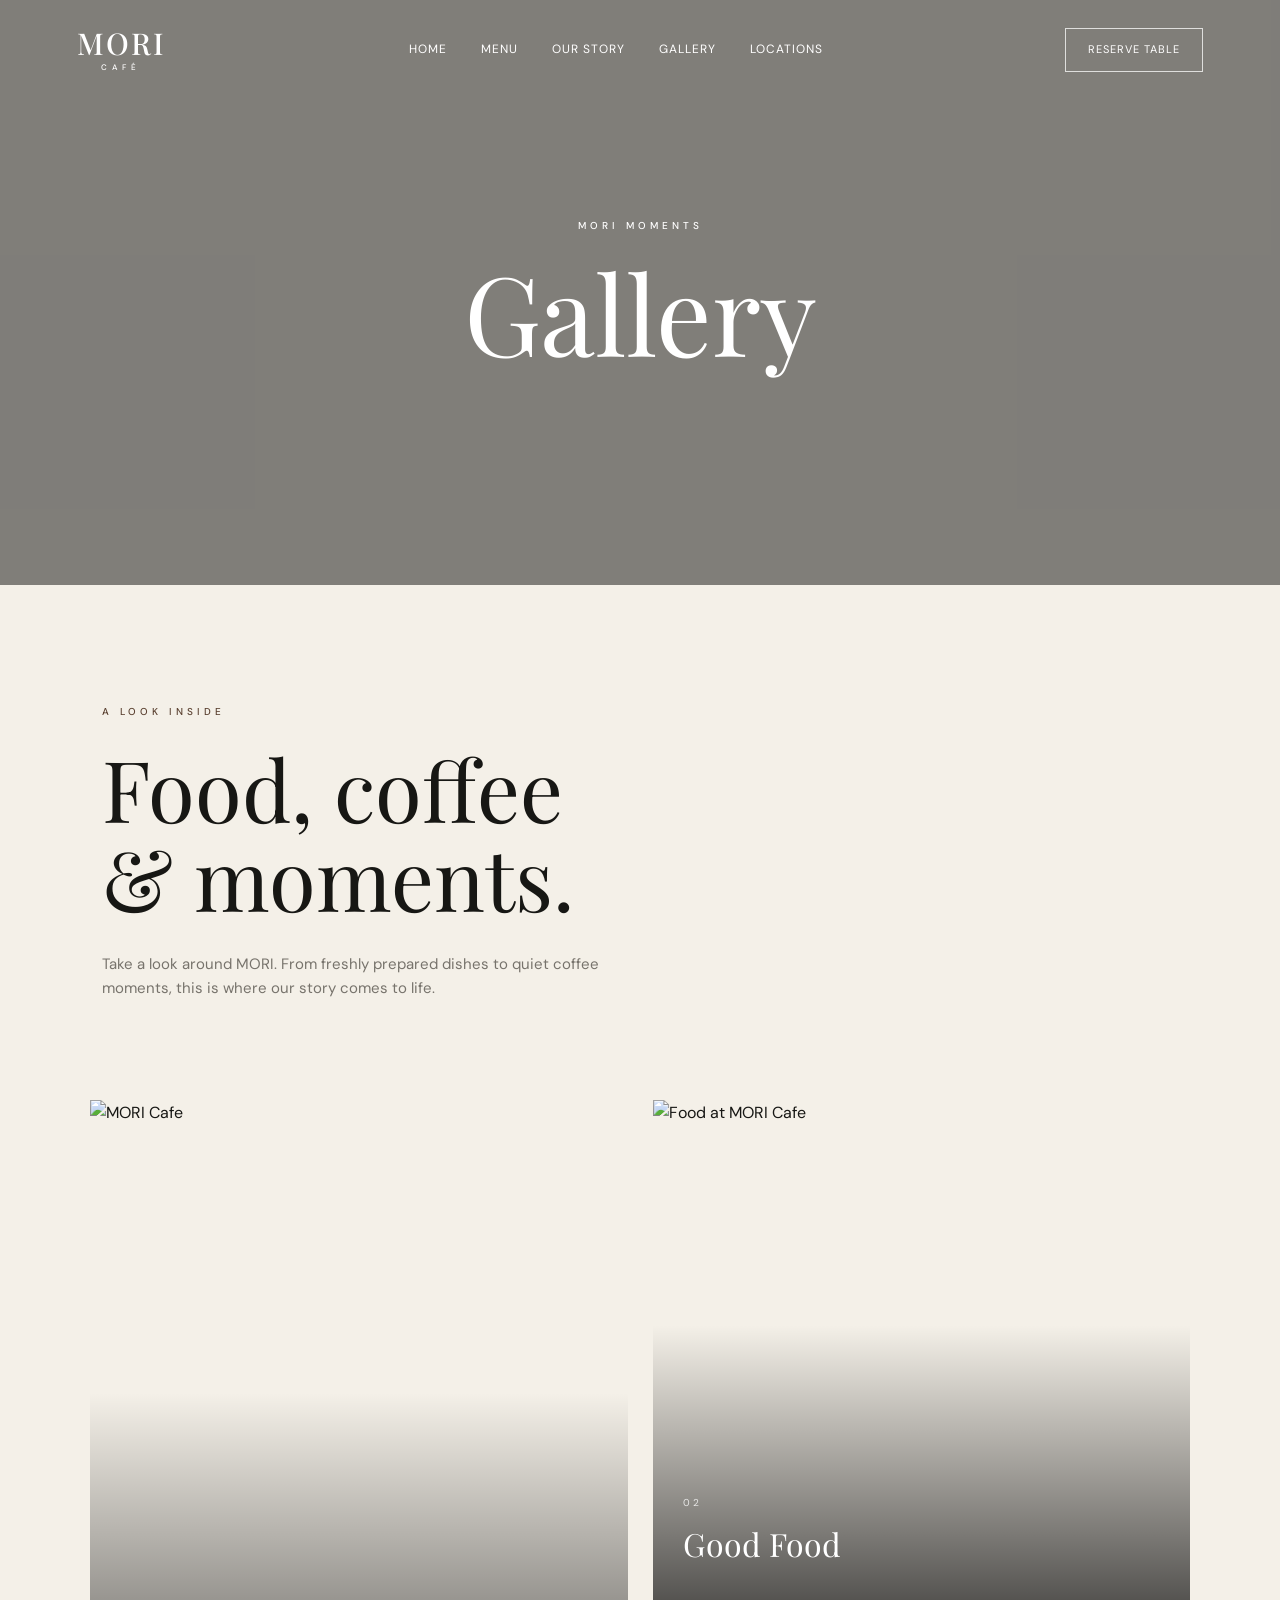
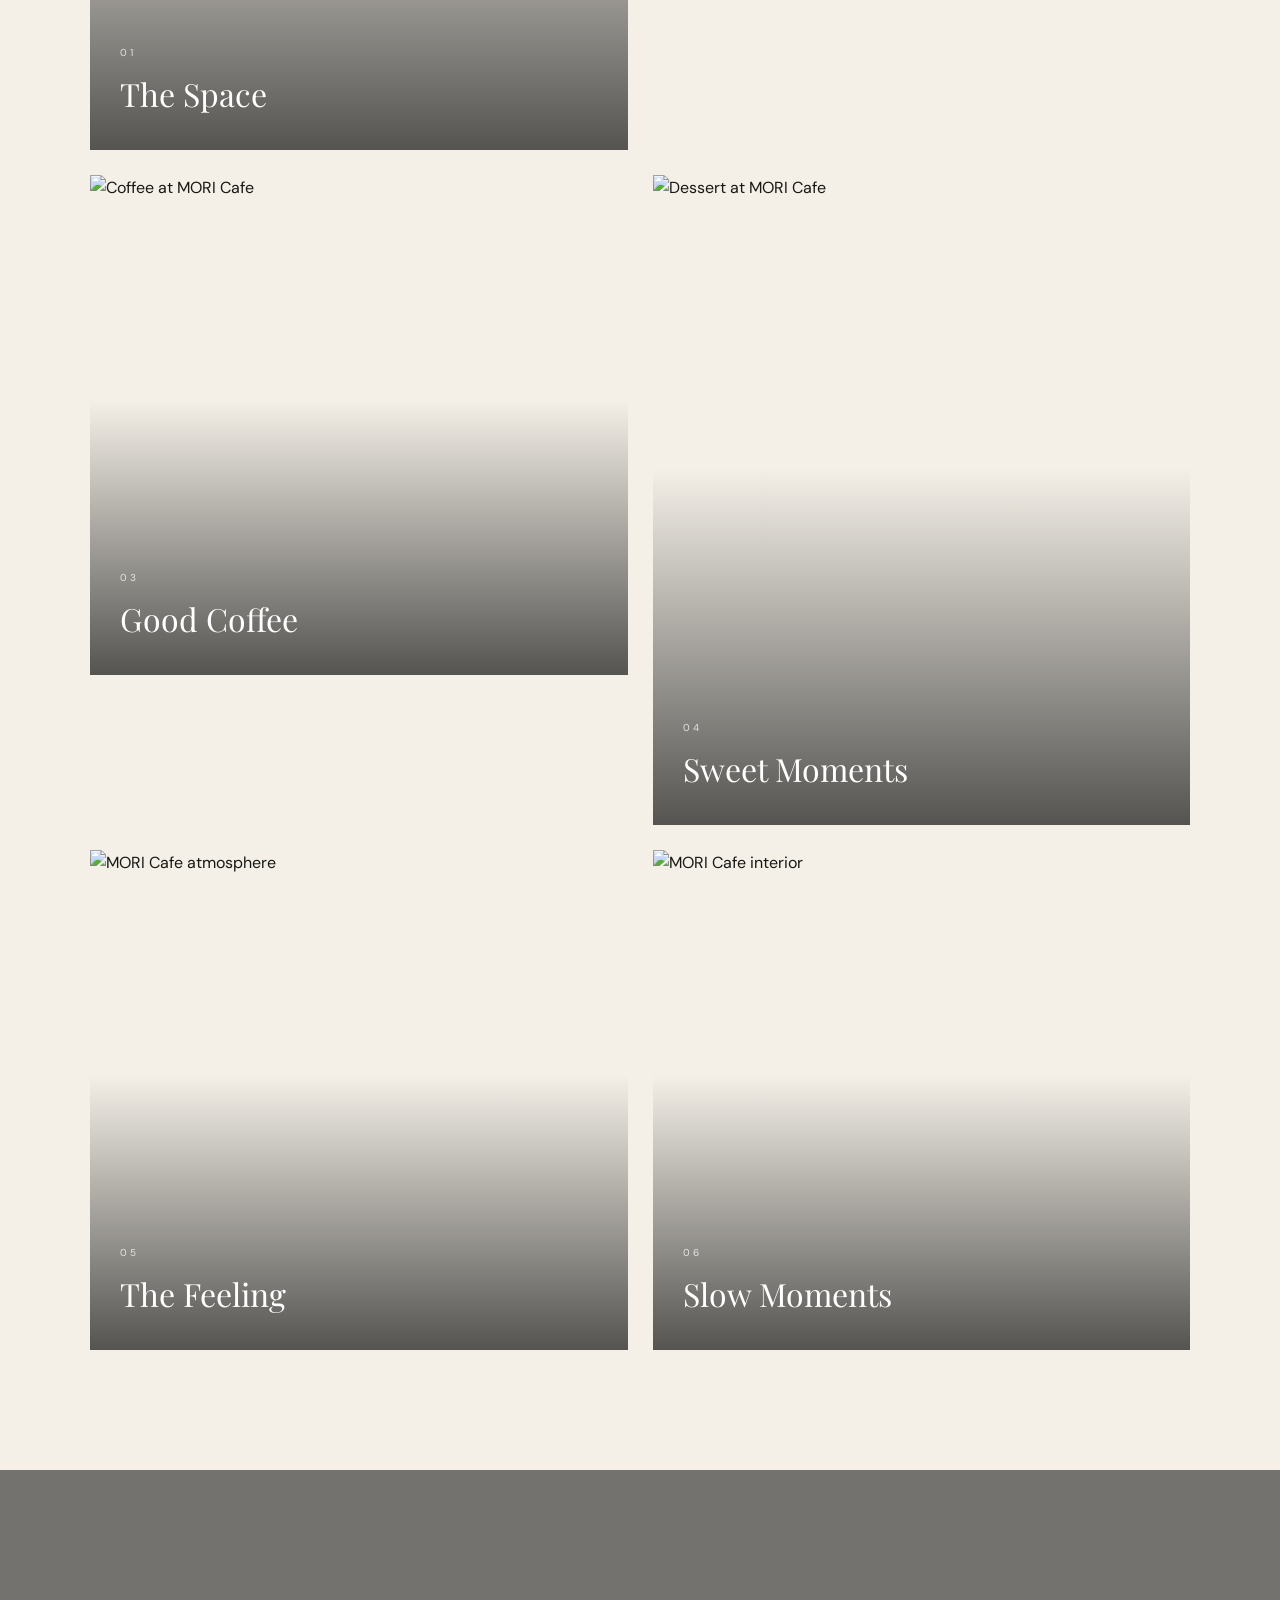
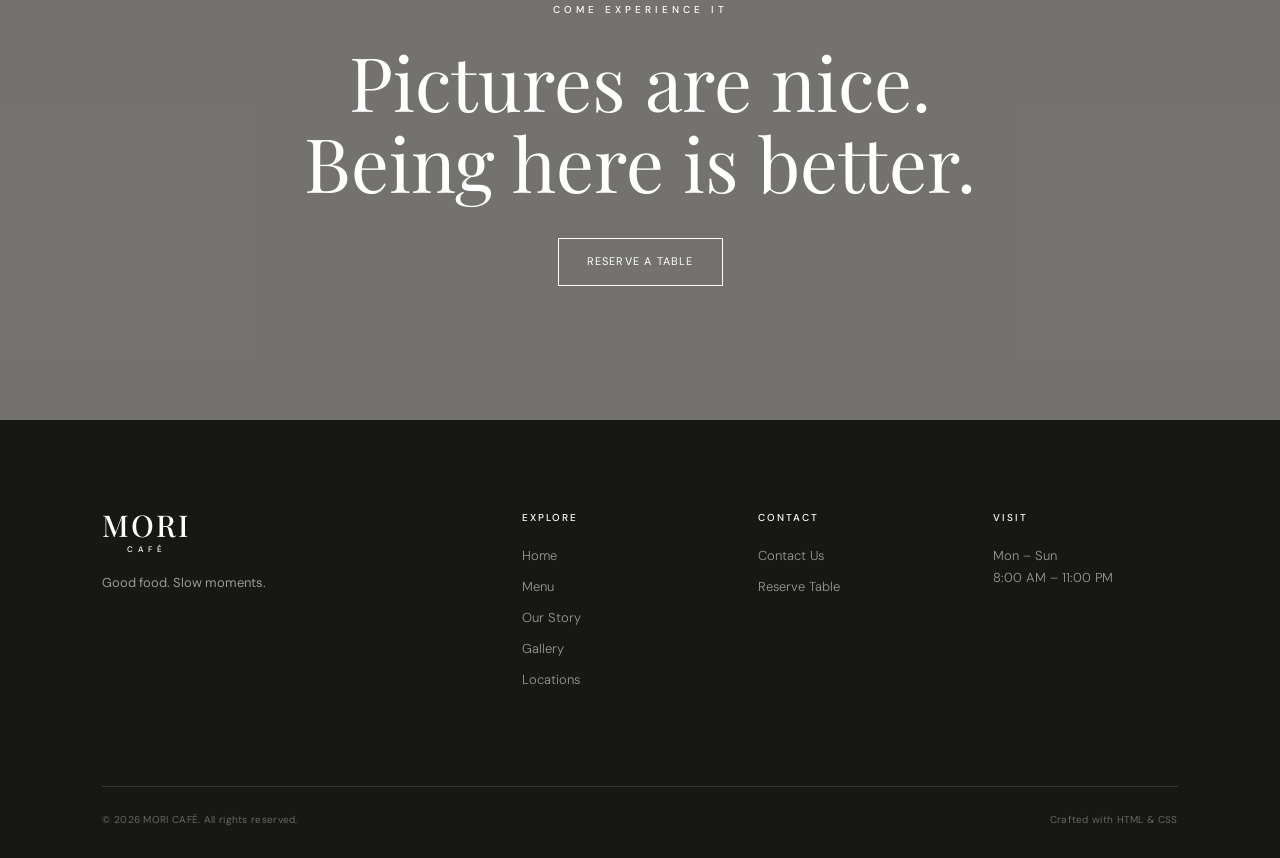
==== gallery.html @ 9ae4e8e7 "Add files via upload" ====
<!doctype html>
<html lang="en">
  <head>
    <meta charset="UTF-8" />

    <meta name="viewport" content="width=device-width, initial-scale=1.0" />

    <title>MORI CAFÉ | Gallery</title>

    <link rel="stylesheet" href="style.css" />
  </head>

  <body>
    <!-- ================= NAVBAR ================= -->

    <header class="navbar">
      <a href="index.html" class="logo">
        MORI
        <span>CAFÉ</span>
      </a>

      <nav>
        <a href="index.html">Home</a>

        <a href="menu.html">Menu</a>

        <a href="about.html">Our Story</a>

        <a href="gallery.html">Gallery</a>

        <a href="locations.html">Locations</a>
      </nav>

      <a href="contact.html" class="nav-button"> Reserve Table </a>
    </header>

    <!-- ================= GALLERY HERO ================= -->

    <section class="gallery-hero">
      <div class="gallery-hero-overlay"></div>

      <div class="gallery-hero-content">
        <p class="eyebrow">MORI MOMENTS</p>

        <h1>Gallery</h1>
      </div>
    </section>

    <!-- ================= INTRO ================= -->

    <section class="gallery-intro">
      <p class="eyebrow dark">A LOOK INSIDE</p>

      <h2>
        Food, coffee<br />
        & moments.
      </h2>

      <p class="gallery-description">
        Take a look around MORI. From freshly prepared dishes to quiet coffee
        moments, this is where our story comes to life.
      </p>
    </section>

    <!-- ================= GALLERY GRID ================= -->

    <section class="gallery">
      <!-- IMAGE 1 -->

      <div class="gallery-item large">
        <img src="cafe.jpeg" alt="MORI Cafe" />

        <div class="gallery-caption">
          <span>01</span>
          <h3>The Space</h3>
        </div>
      </div>

      <!-- IMAGE 2 -->

      <div class="gallery-item">
        <img src="food.jpeg" alt="Food at MORI Cafe" />

        <div class="gallery-caption">
          <span>02</span>
          <h3>Good Food</h3>
        </div>
      </div>

      <!-- IMAGE 3 -->

      <div class="gallery-item">
        <img src="coffee.jpeg" alt="Coffee at MORI Cafe" />

        <div class="gallery-caption">
          <span>03</span>
          <h3>Good Coffee</h3>
        </div>
      </div>

      <!-- IMAGE 4 -->

      <div class="gallery-item large">
        <img src="dessert.jpeg" alt="Dessert at MORI Cafe" />

        <div class="gallery-caption">
          <span>04</span>
          <h3>Sweet Moments</h3>
        </div>
      </div>

      <!-- IMAGE 5 -->

      <div class="gallery-item">
        <img src="hero.jpeg" alt="MORI Cafe atmosphere" />

        <div class="gallery-caption">
          <span>05</span>
          <h3>The Feeling</h3>
        </div>
      </div>

      <!-- IMAGE 6 -->

      <div class="gallery-item">
        <img src="cafe.jpeg" alt="MORI Cafe interior" />

        <div class="gallery-caption">
          <span>06</span>
          <h3>Slow Moments</h3>
        </div>
      </div>
    </section>

    <!-- ================= CTA ================= -->

    <section class="gallery-cta">
      <p class="eyebrow">COME EXPERIENCE IT</p>

      <h2>
        Pictures are nice.<br />
        Being here is better.
      </h2>

      <a href="contact.html" class="secondary-button"> Reserve a Table </a>
    </section>

    <!-- ================= FOOTER ================= -->

    <footer class="footer">
      <div class="footer-brand">
        <div class="logo footer-logo">
          MORI

          <span> CAFÉ </span>
        </div>

        <p>Good food. Slow moments.</p>
      </div>

      <div class="footer-column">
        <h4>Explore</h4>

        <a href="index.html"> Home </a>

        <a href="menu.html"> Menu </a>

        <a href="about.html"> Our Story </a>

        <a href="gallery.html"> Gallery </a>

        <a href="locations.html"> Locations </a>
      </div>

      <div class="footer-column">
        <h4>Contact</h4>

        <a href="contact.html"> Contact Us </a>

        <a href="contact.html"> Reserve Table </a>
      </div>

      <div class="footer-column">
        <h4>Visit</h4>

        <p>
          Mon – Sun
          <br />
          8:00 AM – 11:00 PM
        </p>
      </div>

      <div class="footer-bottom">
        <p>© 2026 MORI CAFÉ. All rights reserved.</p>

        <p>Crafted with HTML & CSS</p>
      </div>
    </footer>
  </body>
</html>
---- style.css ----
/* =========================================================
   MORI CAFÉ
   Complete Website CSS
========================================================= */


/* =========================================================
   1. GOOGLE FONTS
========================================================= */

@import url('https://fonts.googleapis.com/css2?family=DM+Sans:wght@300;400;500;600&family=Playfair+Display:wght@400;500;600&display=swap');


/* =========================================================
   2. ROOT VARIABLES
========================================================= */

:root {

    --cream: #f4f0e8;
    --cream-dark: #e8e0d2;

    --dark: #171714;
    --dark-light: #24231f;

    --brown: #5a4030;
    --brown-light: #8b705b;

    --white: #ffffff;
    --gray: #77736c;
    --border: #d7d0c4;

    --heading-font: "Playfair Display", serif;
    --body-font: "DM Sans", sans-serif;
}


/* =========================================================
   3. RESET
========================================================= */

* {
    margin: 0;
    padding: 0;
    box-sizing: border-box;
}


html {
    scroll-behavior: smooth;
}


body {
    margin: 0;

    background: var(--cream);
    color: var(--dark);

    font-family: var(--body-font);

    font-size: 16px;

    line-height: 1.6;

    overflow-x: hidden;
}


img {
    width: 100%;

    display: block;
}


a {
    color: inherit;

    text-decoration: none;
}


button,
input,
textarea {
    font-family: inherit;
}


/* =========================================================
   4. NAVIGATION
========================================================= */

.navbar {

    position: absolute;

    top: 0;
    left: 0;

    width: 100%;

    padding: 28px 6%;

    display: flex;

    align-items: center;

    justify-content: space-between;

    gap: 30px;

    color: var(--white);

    z-index: 100;
}


/* LOGO */

.logo {

    display: inline-flex;

    flex-direction: column;

    align-items: center;

    justify-content: center;

    font-family: var(--heading-font);

    font-size: 30px;

    font-weight: 500;

    letter-spacing: 2px;

    line-height: 1;
}


.logo span {

    margin-top: 5px;

    font-family: var(--body-font);

    font-size: 8px;

    font-weight: 500;

    letter-spacing: 5px;

    line-height: 1;
}


/* NAV LINKS */

.navbar nav {

    display: flex;

    align-items: center;

    gap: 34px;
}


.navbar nav a {

    position: relative;

    font-size: 12px;

    font-weight: 400;

    letter-spacing: 1px;

    text-transform: uppercase;

    transition:
        opacity 0.3s ease,
        color 0.3s ease;
}


.navbar nav a::after {

    content: "";

    position: absolute;

    left: 0;

    bottom: -7px;

    width: 0;

    height: 1px;

    background: currentColor;

    transition: width 0.3s ease;
}


.navbar nav a:hover::after {

    width: 100%;
}


/* RESERVE BUTTON */

.nav-button {

    padding: 12px 22px;

    border: 1px solid rgba(255,255,255,0.75);

    font-size: 11px;

    letter-spacing: 1px;

    text-transform: uppercase;

    transition:
        background 0.3s ease,
        color 0.3s ease,
        border 0.3s ease;
}


.nav-button:hover {

    background: var(--white);

    border-color: var(--white);

    color: var(--dark);
}


/* =========================================================
   5. HERO
========================================================= */

.hero {

    position: relative;

    min-height: 100vh;

    width: 100%;

    display: flex;

    align-items: center;

    padding: 150px 8% 100px;

    color: var(--white);

    background-image: url("Images/hero.jpeg");

    background-size: cover;

    background-position: center center;

    background-repeat: no-repeat;

    overflow: hidden;
}


/* DARK OVERLAY */

.hero-overlay {

    position: absolute;

    inset: 0;

    background:
        linear-gradient(
            90deg,
            rgba(0,0,0,0.72) 0%,
            rgba(0,0,0,0.45) 45%,
            rgba(0,0,0,0.18) 100%
        );

    z-index: 1;
}


/* HERO CONTENT */

.hero-content {

    position: relative;

    z-index: 2;

    max-width: 780px;
}


.eyebrow {

    margin-bottom: 24px;

    font-size: 10px;

    font-weight: 500;

    letter-spacing: 4px;

    line-height: 1.4;
}


.hero h1 {

    margin-bottom: 30px;

    font-family: var(--heading-font);

    font-size: clamp(58px, 8vw, 108px);

    font-weight: 400;

    line-height: 0.94;

    letter-spacing: -2px;
}


.hero-description {

    max-width: 490px;

    margin-bottom: 38px;

    color: rgba(255,255,255,0.86);

    font-size: 15px;

    font-weight: 300;

    line-height: 1.8;
}


/* HERO BUTTONS */

.hero-buttons {

    display: flex;

    align-items: center;

    flex-wrap: wrap;

    gap: 14px;
}


.primary-button {

    display: inline-flex;

    align-items: center;

    justify-content: center;

    min-height: 48px;

    padding: 0 28px;

    background: var(--white);

    color: var(--dark);

    font-size: 11px;

    letter-spacing: 1.2px;

    text-transform: uppercase;

    transition:
        transform 0.3s ease,
        background 0.3s ease;
}


.primary-button:hover {

    background: var(--cream);

    transform: translateY(-3px);
}


.secondary-button {

    display: inline-flex;

    align-items: center;

    justify-content: center;

    min-height: 48px;

    padding: 0 28px;

    border: 1px solid rgba(255,255,255,0.75);

    color: var(--white);

    font-size: 11px;

    letter-spacing: 1.2px;

    text-transform: uppercase;

    transition:
        background 0.3s ease,
        color 0.3s ease,
        transform 0.3s ease;
}


.secondary-button:hover {

    background: var(--white);

    color: var(--dark);

    transform: translateY(-3px);
}


/* SCROLL INDICATOR */

.scroll-text {

    position: absolute;

    right: 6%;

    bottom: 35px;

    z-index: 2;

    color: rgba(255,255,255,0.8);

    font-size: 9px;

    letter-spacing: 3px;
}


/* =========================================================
   6. COMMON SECTION
========================================================= */

.section {

    padding: 130px 8%;
}


.eyebrow.dark {

    color: var(--brown);
}


/* =========================================================
   7. INTRO / ABOUT PREVIEW
========================================================= */

.intro {

    display: grid;

    grid-template-columns: minmax(0, 1.1fr) minmax(0, 0.9fr);

    align-items: center;

    gap: 90px;
}


.intro-image {

    overflow: hidden;
}


.intro-image img {

    width: 100%;

    height: 650px;

    object-fit: cover;

    transition: transform 0.8s ease;
}


.intro-image:hover img {

    transform: scale(1.03);
}


.intro-content {

    max-width: 500px;
}


.intro-content h2,
.section-heading h2,
.featured-content h2,
.location-content h2 {

    margin-bottom: 30px;

    font-family: var(--heading-font);

    font-size: clamp(48px, 5vw, 76px);

    font-weight: 400;

    line-height: 0.98;

    letter-spacing: -1.5px;
}


.intro-content > p:not(.eyebrow) {

    margin-bottom: 30px;

    color: var(--gray);

    font-size: 15px;

    line-height: 1.9;
}


/* TEXT LINK */

.text-link {

    position: relative;

    display: inline-block;

    padding-bottom: 5px;

    font-size: 12px;

    letter-spacing: 1px;

    text-transform: uppercase;
}


.text-link::after {

    content: "";

    position: absolute;

    left: 0;

    bottom: 0;

    width: 100%;

    height: 1px;

    background: var(--dark);

    transform-origin: left;

    transition: transform 0.3s ease;
}


.text-link:hover::after {

    transform: scaleX(0.4);
}


/* =========================================================
   8. CATEGORIES
========================================================= */

.categories {

    padding-top: 40px;
}


.section-heading {

    margin-bottom: 55px;
}


.category-grid {

    display: grid;

    grid-template-columns: repeat(3, minmax(0, 1fr));

    gap: 20px;
}


/* CATEGORY CARD */

.category-card {

    position: relative;

    height: 560px;

    display: block;

    overflow: hidden;

    color: var(--white);
}


.category-card img {

    width: 100%;

    height: 100%;

    object-fit: cover;

    transition: transform 0.9s cubic-bezier(0.2, 0.7, 0.2, 1);
}


.category-card:hover img {

    transform: scale(1.07);
}


/* CARD OVERLAY */

.category-overlay {

    position: absolute;

    inset: 0;

    background:
        linear-gradient(
            to bottom,
            rgba(0,0,0,0.05) 20%,
            rgba(0,0,0,0.75) 100%
        );

    transition: background 0.4s ease;
}


.category-card:hover .category-overlay {

    background:
        linear-gradient(
            to bottom,
            rgba(0,0,0,0.10) 10%,
            rgba(0,0,0,0.82) 100%
        );
}


/* CARD CONTENT */

.category-content {

    position: absolute;

    left: 35px;

    right: 35px;

    bottom: 35px;

    z-index: 2;
}


.category-content span {

    display: block;

    margin-bottom: 8px;

    font-size: 10px;

    letter-spacing: 3px;

    opacity: 0.75;
}


.category-content h3 {

    margin-bottom: 2px;

    font-family: var(--heading-font);

    font-size: 42px;

    font-weight: 400;

    line-height: 1;
}


.category-content p {

    color: rgba(255,255,255,0.75);

    font-size: 12px;

    letter-spacing: 0.5px;
}


/* =========================================================
   9. FEATURED SECTION
========================================================= */

.featured {

    display: grid;

    grid-template-columns: minmax(0, 1fr) minmax(0, 1fr);

    background: var(--cream-dark);
}


.featured-image {

    min-height: 650px;

    overflow: hidden;
}


.featured-image img {

    width: 100%;

    height: 100%;

    object-fit: cover;

    transition: transform 0.8s ease;
}


.featured-image:hover img {

    transform: scale(1.03);
}


.featured-content {

    display: flex;

    flex-direction: column;

    align-items: flex-start;

    justify-content: center;

    padding: 10%;
}


.featured-content > p:not(.eyebrow) {

    max-width: 450px;

    margin-bottom: 35px;

    color: var(--gray);

    font-size: 15px;

    line-height: 1.9;
}


/* DARK BUTTON */

.dark-button {

    display: inline-flex;

    align-items: center;

    justify-content: center;

    min-height: 48px;

    padding: 0 28px;

    background: var(--dark);

    color: var(--white);

    font-size: 11px;

    letter-spacing: 1.2px;

    text-transform: uppercase;

    transition:
        opacity 0.3s ease,
        transform 0.3s ease;
}


.dark-button:hover {

    opacity: 0.85;

    transform: translateY(-3px);
}


/* =========================================================
   10. EXPERIENCE
========================================================= */

.experience {

    position: relative;

    min-height: 700px;

    display: flex;

    align-items: center;

    justify-content: center;

    padding: 100px 8%;

    text-align: center;

    color: var(--white);

    background-image: url("../images/cafe.jpg");

    background-size: cover;

    background-position: center;

    background-repeat: no-repeat;
}


.experience-overlay {

    position: absolute;

    inset: 0;

    background:
        rgba(0,0,0,0.48);
}


.experience-content {

    position: relative;

    z-index: 2;

    max-width: 900px;
}


.experience h2 {

    margin-bottom: 40px;

    font-family: var(--heading-font);

    font-size: clamp(50px, 7vw, 92px);

    font-weight: 400;

    line-height: 0.98;

    letter-spacing: -2px;
}


/* =========================================================
   11. LOCATION
========================================================= */

.location {

    display: grid;

    grid-template-columns: minmax(0, 0.8fr) minmax(0, 1.2fr);

    align-items: center;

    gap: 80px;
}


.location-content {

    max-width: 500px;
}


.location-content > p:not(.eyebrow) {

    max-width: 400px;

    margin-bottom: 35px;

    color: var(--gray);

    font-size: 15px;

    line-height: 1.9;
}


.location-image {

    overflow: hidden;
}


.location-image img {

    width: 100%;

    height: 600px;

    object-fit: cover;

    transition: transform 0.8s ease;
}


.location-image:hover img {

    transform: scale(1.03);
}


/* =========================================================
   12. FOOTER
========================================================= */

.footer {

    position: relative;

    display: grid;

    grid-template-columns: 2fr 1fr 1fr 1fr;

    gap: 50px;

    padding: 90px 8% 30px;

    background: var(--dark);

    color: var(--white);
}


/* FOOTER BRAND */

.footer-brand {

    padding-right: 40px;
}


.footer-logo {

    margin-bottom: 20px;
}


.footer-brand > p {

    color: #999;

    font-size: 13px;
}


/* FOOTER COLUMNS */

.footer-column {

    display: flex;

    flex-direction: column;

    align-items: flex-start;

    gap: 9px;
}


.footer-column h4 {

    margin-bottom: 10px;

    font-size: 10px;

    font-weight: 500;

    letter-spacing: 2px;

    text-transform: uppercase;
}


.footer-column a,
.footer-column p {

    color: #999;

    font-size: 13px;

    font-weight: 300;

    line-height: 1.7;

    transition: color 0.3s ease;
}


.footer-column a:hover {

    color: var(--white);
}


/* FOOTER BOTTOM */

.footer-bottom {

    grid-column: 1 / -1;

    display: flex;

    align-items: center;

    justify-content: space-between;

    gap: 20px;

    margin-top: 45px;

    padding-top: 25px;

    border-top: 1px solid rgba(255,255,255,0.12);

    color: #666;

    font-size: 10px;

    letter-spacing: 0.3px;
}


/* =========================================================
   13. TABLET
========================================================= */

@media (max-width: 1000px) {

    .navbar {

        padding: 25px 5%;
    }


    .navbar nav {

        gap: 20px;
    }


    .navbar nav a {

        font-size: 10px;
    }


    .nav-button {

        padding: 10px 16px;

        font-size: 10px;
    }


    .hero {

        padding-left: 6%;

        padding-right: 6%;
    }


    .section {

        padding: 100px 6%;
    }


    .intro {

        gap: 50px;
    }


    .intro-image img {

        height: 550px;
    }


    .category-card {

        height: 480px;
    }


    .featured-content {

        padding: 8%;
    }


    .location {

        gap: 50px;
    }


    .location-image img {

        height: 520px;
    }


    .footer {

        padding-left: 6%;

        padding-right: 6%;
    }

}


/* =========================================================
   14. MOBILE
========================================================= */

@media (max-width: 768px) {

    /* NAVBAR */

    .navbar {

        padding: 22px 5%;
    }


    .navbar nav {

        display: none;
    }


    .nav-button {

        padding: 10px 14px;
    }


    /* HERO */

    .hero {

        min-height: 90vh;

        padding: 130px 6% 90px;

        background-position: center;
    }


    .hero-overlay {

        background:
            linear-gradient(
                90deg,
                rgba(0,0,0,0.72),
                rgba(0,0,0,0.40)
            );
    }


    .hero h1 {

        font-size: clamp(52px, 15vw, 75px);

        letter-spacing: -1px;
    }


    .hero-description {

        max-width: 400px;

        font-size: 14px;
    }


    .hero-buttons {

        align-items: flex-start;

        flex-direction: column;
    }


    .scroll-text {

        display: none;
    }


    /* COMMON SECTION */

    .section {

        padding: 80px 6%;
    }


    /* INTRO */

    .intro {

        grid-template-columns: 1fr;

        gap: 45px;
    }


    .intro-image img {

        height: 450px;
    }


    .intro-content h2,
    .section-heading h2,
    .featured-content h2,
    .location-content h2 {

        font-size: 52px;
    }


    /* CATEGORIES */

    .categories {

        padding-top: 10px;
    }


    .category-grid {

        grid-template-columns: 1fr;

        gap: 15px;
    }


    .category-card {

        height: 480px;
    }


    /* FEATURED */

    .featured {

        grid-template-columns: 1fr;
    }


    .featured-image {

        min-height: 450px;
    }


    .featured-content {

        padding: 80px 6%;
    }


    /* EXPERIENCE */

    .experience {

        min-height: 550px;

        padding: 80px 6%;
    }


    .experience h2 {

        font-size: 52px;
    }


    /* LOCATION */

    .location {

        grid-template-columns: 1fr;

        gap: 45px;
    }


    .location-image img {

        height: 450px;
    }


    /* FOOTER */

    .footer {

        grid-template-columns: 1fr 1fr;

        padding: 70px 6% 30px;

        gap: 45px 30px;
    }


    .footer-brand {

        grid-column: 1 / -1;
    }


    .footer-bottom {

        flex-direction: column;

        align-items: flex-start;

        gap: 8px;
    }

}


/* =========================================================
   15. SMALL MOBILE
========================================================= */

@media (max-width: 480px) {

    .logo {

        font-size: 25px;
    }


    .logo span {

        font-size: 7px;

        letter-spacing: 4px;
    }


    .nav-button {

        padding: 9px 11px;

        font-size: 9px;
    }


    .hero {

        min-height: 85vh;
    }


    .hero h1 {

        font-size: 50px;
    }


    .hero-description {

        font-size: 13px;

        line-height: 1.7;
    }


    .primary-button,
    .secondary-button,
    .dark-button {

        min-height: 45px;

        padding: 0 22px;

        font-size: 10px;
    }


    .intro-image img {

        height: 360px;
    }


    .intro-content h2,
    .section-heading h2,
    .featured-content h2,
    .location-content h2 {

        font-size: 46px;
    }


    .category-card {

        height: 400px;
    }


    .category-content {

        left: 25px;

        bottom: 25px;
    }


    .category-content h3 {

        font-size: 36px;
    }


    .featured-image {

        min-height: 360px;
    }


    .experience {

        min-height: 500px;
    }


    .experience h2 {

        font-size: 46px;
    }


    .location-image img {

        height: 360px;
    }


    .footer {

        grid-template-columns: 1fr;

        padding-top: 60px;
    }


    .footer-brand {

        grid-column: auto;
    }

}




/* =========================================
   ABOUT PAGE
========================================= */

.about-hero {
    min-height: 70vh;

    background-image: url("cafe.jpeg");
    background-size: cover;
    background-position: center;

    position: relative;

    display: flex;
    align-items: center;
    justify-content: center;

    text-align: center;

    color: white;
}


.about-hero-overlay {
    position: absolute;

    inset: 0;

    background: rgba(0, 0, 0, 0.48);
}


.about-hero-content {
    position: relative;

    z-index: 2;
}


.about-hero-content h1 {
    font-family: var(--heading-font);

    font-size: clamp(55px, 8vw, 100px);

    font-weight: 400;

    line-height: 1.05;
}



/* =========================================
   STORY
========================================= */

.about-story {

    padding: 120px 8%;

    display: grid;

    grid-template-columns: 1fr 1fr;

    gap: 9%;

    align-items: center;

}


.about-image img {

    width: 100%;

    height: 620px;

    object-fit: cover;

}


.about-content h2 {

    font-family: var(--heading-font);

    font-size: clamp(50px, 6vw, 78px);

    font-weight: 400;

    line-height: 1.05;

    margin-bottom: 30px;

}


.about-content p {

    max-width: 550px;

    color: var(--gray);

    margin-bottom: 20px;

}



/* =========================================
   VALUES
========================================= */

.values-section {

    background: var(--cream);

    padding: 120px 8%;

}


.values-heading {

    margin-bottom: 70px;

}


.values-heading h2 {

    font-family: var(--heading-font);

    font-size: clamp(48px, 6vw, 75px);

    font-weight: 400;

    line-height: 1.08;

}


.values-grid {

    display: grid;

    grid-template-columns: repeat(3, 1fr);

    gap: 50px;

}


.value-card {

    border-top: 1px solid var(--border);

    padding-top: 25px;

}


.value-card span {

    color: var(--brown);

    font-size: 11px;

    letter-spacing: 3px;

}


.value-card h3 {

    font-family: var(--heading-font);

    font-size: 32px;

    font-weight: 400;

    margin: 12px 0;

}


.value-card p {

    color: var(--gray);

    max-width: 350px;

}



/* =========================================
   FEATURE
========================================= */

.about-feature {

    display: grid;

    grid-template-columns: 1fr 1fr;

    min-height: 650px;

}


.about-feature-image img {

    width: 100%;

    height: 100%;

    min-height: 650px;

    object-fit: cover;

}


.about-feature-content {

    padding: 100px 12%;

    display: flex;

    flex-direction: column;

    justify-content: center;

    background: var(--white);

}


.about-feature-content h2 {

    font-family: var(--heading-font);

    font-size: clamp(45px, 5vw, 70px);

    font-weight: 400;

    line-height: 1.05;

    margin-bottom: 30px;

}


.about-feature-content p {

    color: var(--gray);

    max-width: 480px;

    margin-bottom: 30px;

}



/* =========================================
   ABOUT RESPONSIVE
========================================= */

@media (max-width: 800px) {

    .about-story {

        grid-template-columns: 1fr;

        padding: 80px 6%;

    }


    .about-image img {

        height: 450px;

    }


    .values-section {

        padding: 80px 6%;

    }


    .values-grid {

        grid-template-columns: 1fr;

        gap: 40px;

    }


    .about-feature {

        grid-template-columns: 1fr;

    }


    .about-feature-image img {

        min-height: 450px;

        height: 450px;

    }


    .about-feature-content {

        padding: 80px 6%;

    }

}


/* =========================================
   ABOUT PAGE
========================================= */

.about-hero {
    min-height: 70vh;

    background-image: url("cafe.jpeg");
    background-size: cover;
    background-position: center;

    position: relative;

    display: flex;
    align-items: center;
    justify-content: center;

    text-align: center;

    color: white;
}


.about-hero-overlay {
    position: absolute;

    inset: 0;

    background: rgba(0, 0, 0, 0.48);
}


.about-hero-content {
    position: relative;

    z-index: 2;
}


.about-hero-content h1 {
    font-family: var(--heading-font);

    font-size: clamp(55px, 8vw, 100px);

    font-weight: 400;

    line-height: 1.05;
}



/* =========================================
   STORY
========================================= */

.about-story {

    padding: 120px 8%;

    display: grid;

    grid-template-columns: 1fr 1fr;

    gap: 9%;

    align-items: center;

}


.about-image img {

    width: 100%;

    height: 620px;

    object-fit: cover;

}


.about-content h2 {

    font-family: var(--heading-font);

    font-size: clamp(50px, 6vw, 78px);

    font-weight: 400;

    line-height: 1.05;

    margin-bottom: 30px;

}


.about-content p {

    max-width: 550px;

    color: var(--gray);

    margin-bottom: 20px;

}



/* =========================================
   VALUES
========================================= */

.values-section {

    background: var(--cream);

    padding: 120px 8%;

}


.values-heading {

    margin-bottom: 70px;

}


.values-heading h2 {

    font-family: var(--heading-font);

    font-size: clamp(48px, 6vw, 75px);

    font-weight: 400;

    line-height: 1.08;

}


.values-grid {

    display: grid;

    grid-template-columns: repeat(3, 1fr);

    gap: 50px;

}


.value-card {

    border-top: 1px solid var(--border);

    padding-top: 25px;

}


.value-card span {

    color: var(--brown);

    font-size: 11px;

    letter-spacing: 3px;

}


.value-card h3 {

    font-family: var(--heading-font);

    font-size: 32px;

    font-weight: 400;

    margin: 12px 0;

}


.value-card p {

    color: var(--gray);

    max-width: 350px;

}



/* =========================================
   FEATURE
========================================= */

.about-feature {

    display: grid;

    grid-template-columns: 1fr 1fr;

    min-height: 650px;

}


.about-feature-image img {

    width: 100%;

    height: 100%;

    min-height: 650px;

    object-fit: cover;

}


.about-feature-content {

    padding: 100px 12%;

    display: flex;

    flex-direction: column;

    justify-content: center;

    background: var(--white);

}


.about-feature-content h2 {

    font-family: var(--heading-font);

    font-size: clamp(45px, 5vw, 70px);

    font-weight: 400;

    line-height: 1.05;

    margin-bottom: 30px;

}


.about-feature-content p {

    color: var(--gray);

    max-width: 480px;

    margin-bottom: 30px;

}



/* =========================================
   ABOUT RESPONSIVE
========================================= */

@media (max-width: 800px) {

    .about-story {

        grid-template-columns: 1fr;

        padding: 80px 6%;

    }


    .about-image img {

        height: 450px;

    }


    .values-section {

        padding: 80px 6%;

    }


    .values-grid {

        grid-template-columns: 1fr;

        gap: 40px;

    }


    .about-feature {

        grid-template-columns: 1fr;

    }


    .about-feature-image img {

        min-height: 450px;

        height: 450px;

    }


    .about-feature-content {

        padding: 80px 6%;

    }

}



/* =========================================
   RESERVE TABLE PAGE
========================================= */


/* ---------- HERO ---------- */

.reserve-hero {

    min-height: 65vh;

    background-image: url("hero.jpeg");

    background-size: cover;

    background-position: center;

    position: relative;

    display: flex;

    align-items: center;

    justify-content: center;

    text-align: center;

    color: white;

}


.reserve-overlay {

    position: absolute;

    inset: 0;

    background: rgba(0, 0, 0, 0.5);

}


.reserve-hero-content {

    position: relative;

    z-index: 2;

}


.reserve-hero-content h1 {

    font-family: var(--heading-font);

    font-size: clamp(55px, 8vw, 100px);

    font-weight: 400;

    line-height: 1.05;

}









/* =========================================
   RESERVATION SECTION
========================================= */

.reservation-section {

    padding: 120px 8%;

    display: grid;

    grid-template-columns: 0.9fr 1.1fr;

    gap: 10%;

    align-items: start;

}


.reservation-info h2 {

    font-family: var(--heading-font);

    font-size: clamp(50px, 6vw, 78px);

    font-weight: 400;

    line-height: 1.05;

    margin-bottom: 30px;

}


.reservation-text {

    color: var(--gray);

    max-width: 480px;

    margin-bottom: 45px;

}


.contact-details {

    display: grid;

    gap: 28px;

}


.contact-details h4 {

    font-size: 10px;

    letter-spacing: 2px;

    margin-bottom: 5px;

}


.contact-details p {

    color: var(--gray);

    font-size: 13px;

}



/* =========================================
   FORM BOX
========================================= */

.reservation-box {

    background: var(--cream);

    padding: 50px;

}


.form-group {

    margin-bottom: 24px;

}


.form-group label {

    display: block;

    font-size: 10px;

    letter-spacing: 1.5px;

    text-transform: uppercase;

    margin-bottom: 8px;

}


.form-group input,
.form-group select,
.form-group textarea {

    width: 100%;

    border: 1px solid var(--border);

    background: var(--white);

    padding: 15px;

    font-family: var(--body-font);

    font-size: 13px;

    color: var(--dark);

    outline: none;

}


.form-group textarea {

    resize: vertical;

}


.form-group input:focus,
.form-group select:focus,
.form-group textarea:focus {

    border-color: var(--brown);

}



/* ---------- DATE + TIME ---------- */

.form-row {

    display: grid;

    grid-template-columns: 1fr 1fr;

    gap: 20px;

}



/* ---------- SUBMIT BUTTON ---------- */

.reserve-submit {

    width: 100%;

    padding: 17px 20px;

    border: none;

    background: var(--dark);

    color: white;

    font-family: var(--body-font);

    font-size: 11px;

    letter-spacing: 2px;

    text-transform: uppercase;

    cursor: pointer;

    transition: 0.25s;

}


.reserve-submit:hover {

    opacity: 0.8;

    transform: translateY(-2px);

}



/* =========================================
   BOTTOM CTA
========================================= */

.reserve-cta {

    min-height: 550px;

    background-image: url("cafe.jpeg");

    background-size: cover;

    background-position: center;

    position: relative;

    display: flex;

    align-items: center;

    justify-content: center;

    text-align: center;

    color: white;

}


.reserve-cta-overlay {

    position: absolute;

    inset: 0;

    background: rgba(0, 0, 0, 0.55);

}


.reserve-cta-content {

    position: relative;

    z-index: 2;

}


.reserve-cta-content h2 {

    font-family: var(--heading-font);

    font-size: clamp(48px, 6vw, 75px);

    font-weight: 400;

    line-height: 1.05;

    margin-bottom: 35px;

}


.reserve-cta .secondary-button {

    border: 1px solid white;

}



/* =========================================
   MOBILE
========================================= */

@media (max-width: 800px) {

    .reservation-section {

        grid-template-columns: 1fr;

        padding: 80px 6%;

        gap: 60px;

    }


    .reservation-box {

        padding: 30px;

    }


    .form-row {

        grid-template-columns: 1fr;

        gap: 0;

    }


    .reserve-cta {

        min-height: 450px;

    }

}


@media (max-width: 500px) {

    .reservation-box {

        padding: 22px;

    }


    .reservation-section {

        padding: 70px 5%;

    }

}








/* =========================================
   GALLERY PAGE
========================================= */


/* ---------- HERO ---------- */

.gallery-hero {

    min-height: 65vh;

    background-image: url("hero.jpeg");

    background-size: cover;

    background-position: center;

    position: relative;

    display: flex;

    align-items: center;

    justify-content: center;

    text-align: center;

    color: white;

}


.gallery-hero-overlay {

    position: absolute;

    inset: 0;

    background: rgba(0, 0, 0, 0.48);

}


.gallery-hero-content {

    position: relative;

    z-index: 2;

}


.gallery-hero-content h1 {

    font-family: var(--heading-font);

    font-size: clamp(60px, 9vw, 110px);

    font-weight: 400;

    line-height: 1;

}



/* ---------- INTRO ---------- */

.gallery-intro {

    padding: 120px 8% 80px;

    max-width: 1000px;

}


.gallery-intro h2 {

    font-family: var(--heading-font);

    font-size: clamp(50px, 7vw, 85px);

    font-weight: 400;

    line-height: 1.05;

    margin-bottom: 30px;

}


.gallery-description {

    color: var(--gray);

    max-width: 550px;

    font-size: 15px;

}



/* ---------- GALLERY GRID ---------- */

.gallery {

    padding: 20px 7% 120px;

    display: grid;

    grid-template-columns: repeat(2, 1fr);

    gap: 25px;

}


.gallery-item {

    position: relative;

    overflow: hidden;

    height: 500px;

    cursor: pointer;

}


.gallery-item.large {

    height: 650px;

}


.gallery-item img {

    width: 100%;

    height: 100%;

    object-fit: cover;

    transition: transform 0.6s ease;

}


/* IMAGE HOVER */

.gallery-item:hover img {

    transform: scale(1.05);

}



/* ---------- IMAGE OVERLAY ---------- */

.gallery-item::after {

    content: "";

    position: absolute;

    inset: 0;

    background: linear-gradient(
        to top,
        rgba(0,0,0,0.65),
        transparent 55%
    );

    pointer-events: none;

}



/* ---------- IMAGE CAPTION ---------- */

.gallery-caption {

    position: absolute;

    bottom: 30px;

    left: 30px;

    z-index: 2;

    color: white;

}


.gallery-caption span {

    font-size: 10px;

    letter-spacing: 3px;

    opacity: 0.8;

}


.gallery-caption h3 {

    font-family: var(--heading-font);

    font-size: 32px;

    font-weight: 400;

    margin-top: 5px;

}



/* ---------- CTA ---------- */

.gallery-cta {

    min-height: 550px;

    padding: 100px 7%;

    background-image: url("cafe.jpeg");

    background-size: cover;

    background-position: center;

    color: white;

    position: relative;

    display: flex;

    flex-direction: column;

    align-items: center;

    justify-content: center;

    text-align: center;

}


.gallery-cta::before {

    content: "";

    position: absolute;

    inset: 0;

    background: rgba(0,0,0,0.52);

}


.gallery-cta > * {

    position: relative;

    z-index: 2;

}


.gallery-cta h2 {

    font-family: var(--heading-font);

    font-size: clamp(45px, 6vw, 75px);

    font-weight: 400;

    line-height: 1.08;

    margin-bottom: 35px;

}


.gallery-cta .secondary-button {

    border: 1px solid white;

    color: white;

}



/* =========================================
   GALLERY RESPONSIVE
========================================= */

@media (max-width: 800px) {


    .gallery-intro {

        padding: 80px 6% 50px;

    }


    .gallery {

        padding: 20px 6% 80px;

        grid-template-columns: 1fr;

    }


    .gallery-item,
    .gallery-item.large {

        height: 450px;

    }


    .gallery-cta {

        min-height: 450px;

        padding: 80px 6%;

    }

}


@media (max-width: 500px) {


    .gallery-item,
    .gallery-item.large {

        height: 350px;

    }


    .gallery-caption {

        left: 20px;

        bottom: 20px;

    }


    .gallery-caption h3 {

        font-size: 26px;

    }

}
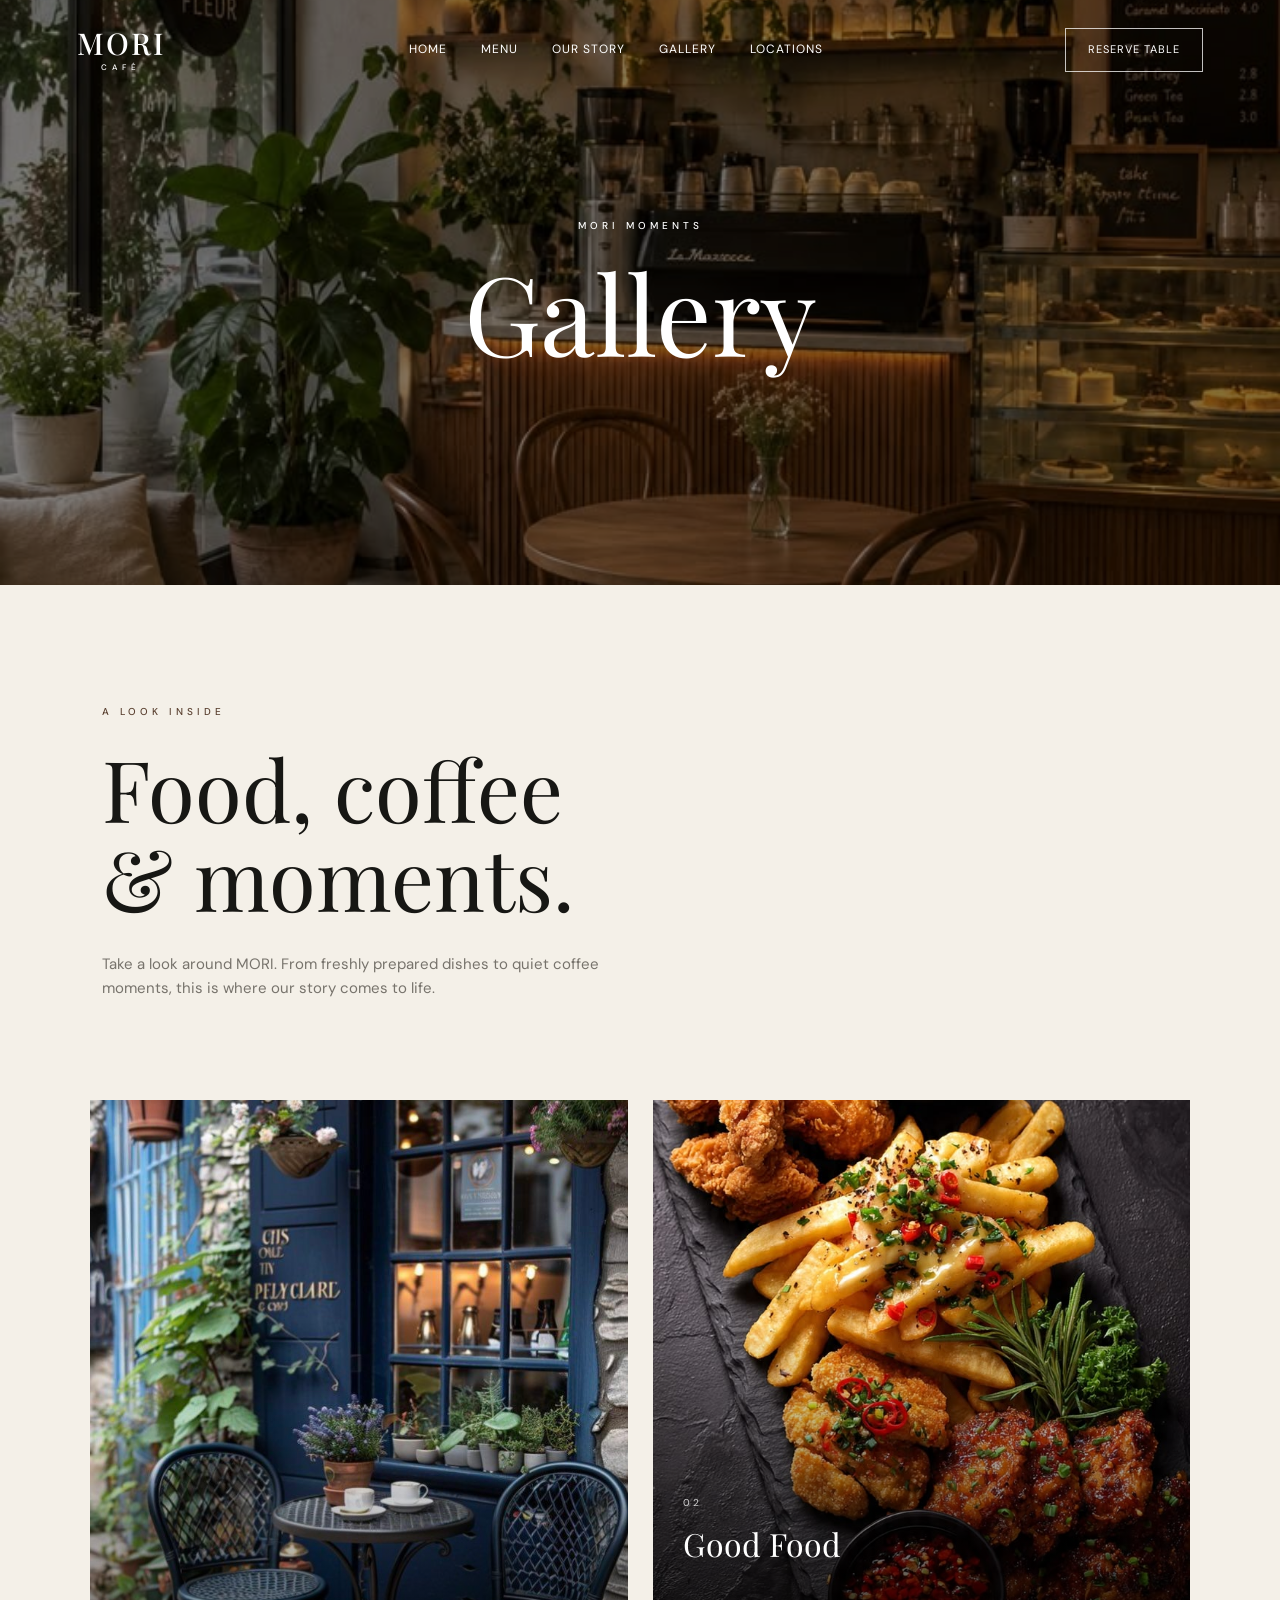
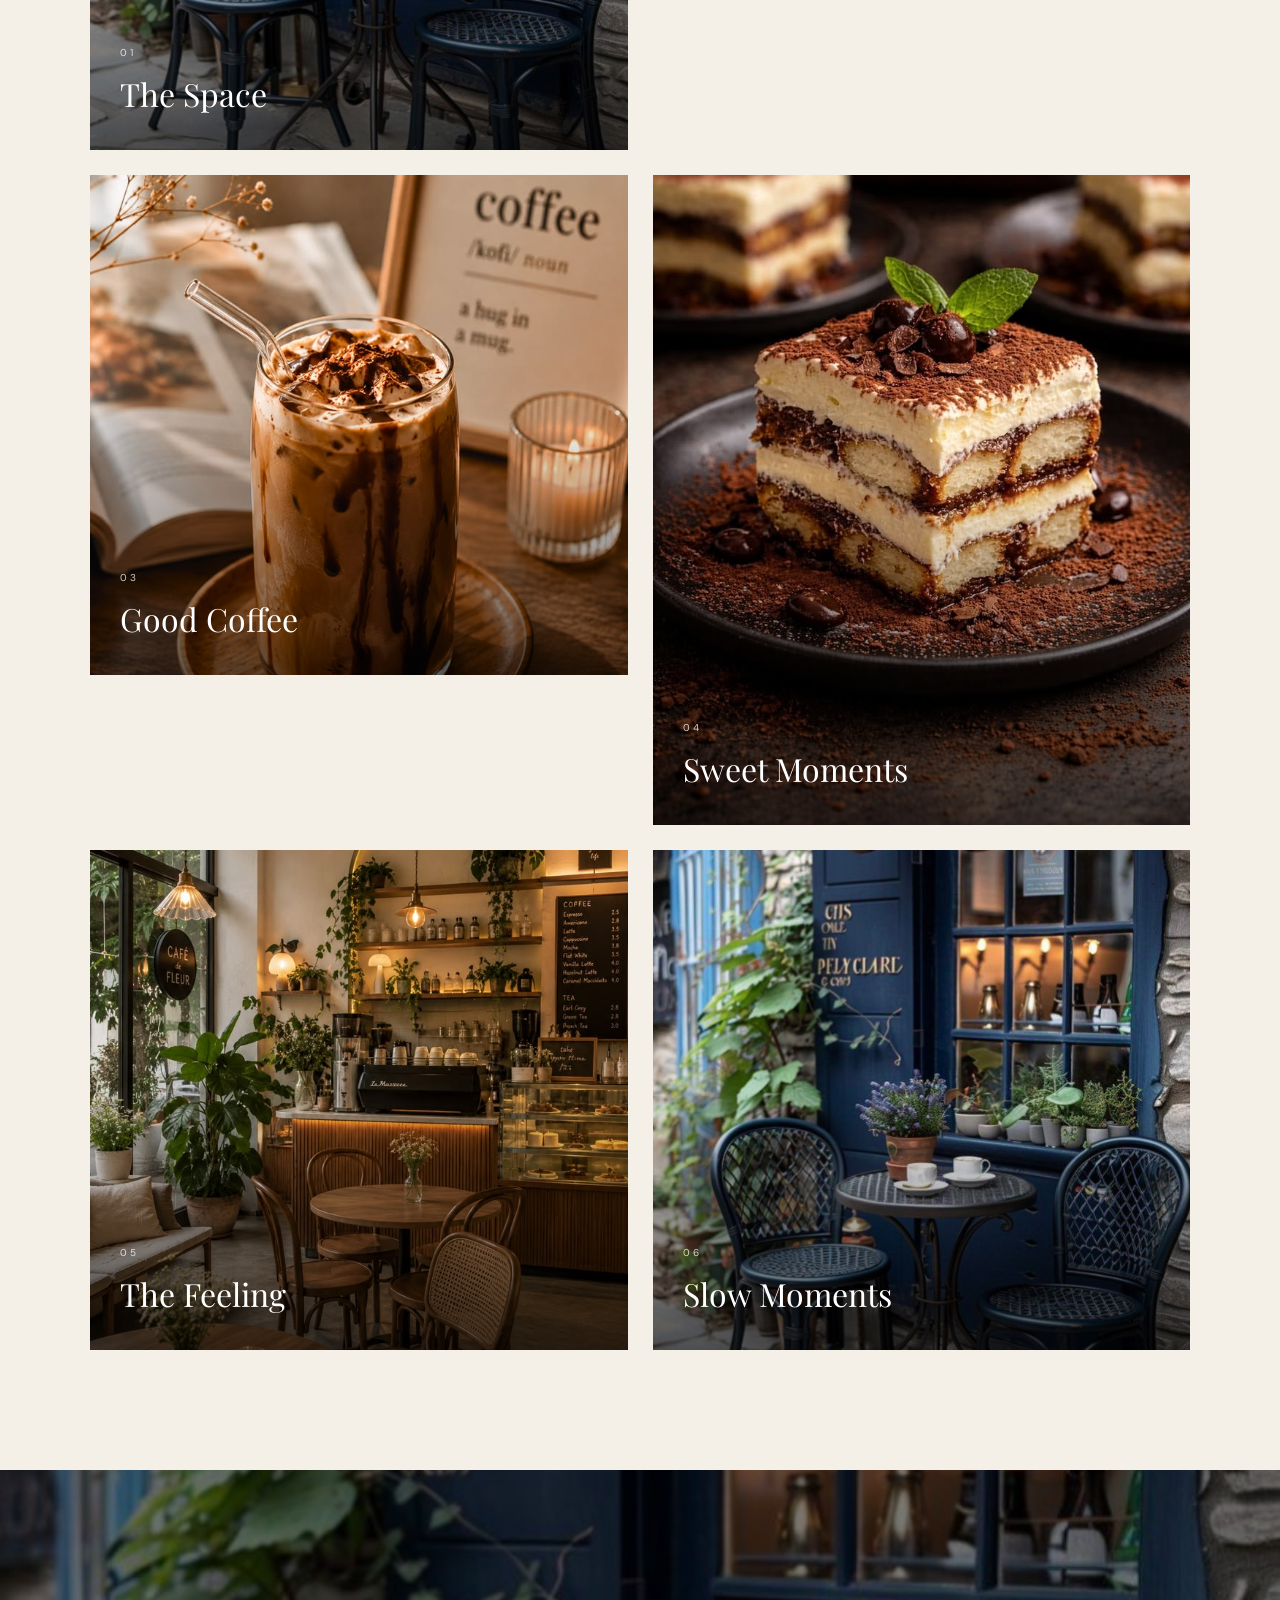
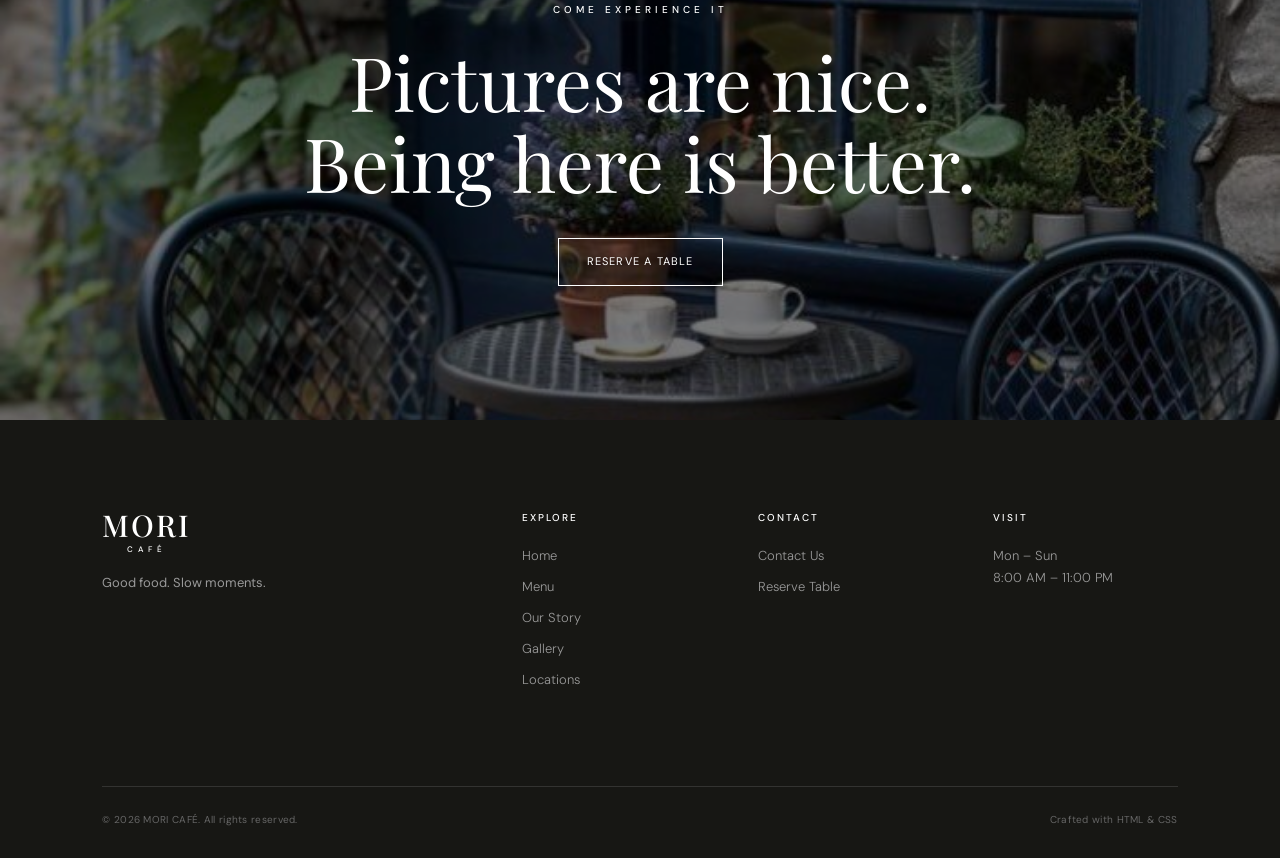
==== commit d984eaa4: "Add files via upload" ====
--- a/gallery.html
+++ b/gallery.html
@@ -68,7 +68,7 @@
       <!-- IMAGE 1 -->
 
       <div class="gallery-item large">
-        <img src="cafe.jpeg" alt="MORI Cafe" />
+        <img src="Images/cafe.jpeg" alt="MORI Cafe" />
 
         <div class="gallery-caption">
           <span>01</span>
@@ -79,7 +79,7 @@
       <!-- IMAGE 2 -->
 
       <div class="gallery-item">
-        <img src="food.jpeg" alt="Food at MORI Cafe" />
+        <img src="Images/food.jpeg" alt="Food at MORI Cafe" />
 
         <div class="gallery-caption">
           <span>02</span>
@@ -90,7 +90,7 @@
       <!-- IMAGE 3 -->
 
       <div class="gallery-item">
-        <img src="coffee.jpeg" alt="Coffee at MORI Cafe" />
+        <img src="Images/coffee.jpeg" alt="Coffee at MORI Cafe" />
 
         <div class="gallery-caption">
           <span>03</span>
@@ -101,7 +101,7 @@
       <!-- IMAGE 4 -->
 
       <div class="gallery-item large">
-        <img src="dessert.jpeg" alt="Dessert at MORI Cafe" />
+        <img src="Images/dessert.jpeg" alt="Dessert at MORI Cafe" />
 
         <div class="gallery-caption">
           <span>04</span>
@@ -112,7 +112,7 @@
       <!-- IMAGE 5 -->
 
       <div class="gallery-item">
-        <img src="hero.jpeg" alt="MORI Cafe atmosphere" />
+        <img src="Images/hero.jpeg" alt="MORI Cafe atmosphere" />
 
         <div class="gallery-caption">
           <span>05</span>
@@ -123,7 +123,7 @@
       <!-- IMAGE 6 -->
 
       <div class="gallery-item">
-        <img src="cafe.jpeg" alt="MORI Cafe interior" />
+        <img src="Images/cafe.jpeg" alt="MORI Cafe interior" />
 
         <div class="gallery-caption">
           <span>06</span>
--- a/style.css
+++ b/style.css
@@ -874,7 +874,7 @@
 
     color: var(--white);
 
-    background-image: url("../images/cafe.jpg");
+    background-image: url("Images/cafe.jpeg");
 
     background-size: cover;
 
@@ -1554,7 +1554,7 @@
 .about-hero {
     min-height: 70vh;
 
-    background-image: url("cafe.jpeg");
+    background-image: url("Images/cafe.jpeg");
     background-size: cover;
     background-position: center;
 
@@ -1882,7 +1882,7 @@
 .about-hero {
     min-height: 70vh;
 
-    background-image: url("cafe.jpeg");
+    background-image: url("Images/cafe.jpeg");
     background-size: cover;
     background-position: center;
 
@@ -2215,7 +2215,7 @@
 
     min-height: 65vh;
 
-    background-image: url("hero.jpeg");
+    background-image: url("Images/hero.jpeg");
 
     background-size: cover;
 
@@ -2487,7 +2487,7 @@
 
     min-height: 550px;
 
-    background-image: url("cafe.jpeg");
+    background-image: url("Images/cafe.jpeg");
 
     background-size: cover;
 
@@ -2628,7 +2628,7 @@
 
     min-height: 65vh;
 
-    background-image: url("hero.jpeg");
+    background-image: url("Images/hero.jpeg");
 
     background-size: cover;
 
@@ -2851,7 +2851,7 @@
 
     padding: 100px 7%;
 
-    background-image: url("cafe.jpeg");
+    background-image: url("Images/cafe.jpeg");
 
     background-size: cover;
 
@@ -2989,4 +2989,287 @@
 
     }
 
+}
+
+
+
+
+
+
+/* =====================================================
+   MORI MENU PAGE
+===================================================== */
+
+.menu-page-hero {
+    min-height: 62vh;
+    position: relative;
+    background-image: url("Images/hero.jpeg");
+    background-size: cover;
+    background-position: center;
+    display: flex;
+    align-items: center;
+    justify-content: center;
+    color: white;
+    text-align: center;
+}
+
+.menu-hero-overlay {
+    position: absolute;
+    inset: 0;
+    background: rgba(0, 0, 0, 0.52);
+}
+
+.menu-hero-content {
+    position: relative;
+    z-index: 2;
+}
+
+.menu-small-title {
+    font-size: 11px;
+    letter-spacing: 5px;
+    margin-bottom: 25px;
+}
+
+.menu-hero-content h1 {
+    font-family: var(--heading-font);
+    font-size: clamp(65px, 9vw, 115px);
+    font-weight: 400;
+    line-height: 1;
+}
+
+.menu-hero-content > p:last-child {
+    font-size: 10px;
+    letter-spacing: 5px;
+    margin-top: 25px;
+}
+
+.menu-hero-line {
+    width: 45px;
+    height: 1px;
+    background: white;
+    margin: 25px auto;
+}
+
+
+/* =====================================================
+   MENU
+===================================================== */
+
+.new-menu {
+    background: #f7f5f0;
+    padding: 90px 3.5%;
+}
+
+.menu-category-new {
+    margin-bottom: 105px;
+}
+
+.category-heading-new {
+    display: grid;
+    grid-template-columns: 30px 120px auto 1fr;
+    align-items: center;
+    gap: 10px;
+    margin-bottom: 25px;
+}
+
+.category-number {
+    font-size: 12px;
+    letter-spacing: 3px;
+}
+
+.category-line {
+    height: 1px;
+    background: #aaa;
+}
+
+.category-heading-new h2 {
+    font-family: var(--heading-font);
+    font-size: 44px;
+    font-weight: 400;
+    white-space: nowrap;
+}
+
+.category-heading-new span {
+    justify-self: end;
+    font-size: 9px;
+    letter-spacing: 4px;
+    color: #777;
+}
+
+
+/* =====================================================
+   FOOD GRID
+===================================================== */
+
+.food-grid {
+    display: grid;
+    grid-template-columns: repeat(6, 1fr);
+    gap: 12px;
+}
+
+.food-card {
+    background: #faf9f5;
+    border: 1px solid #e3e0d9;
+    overflow: hidden;
+    transition: transform 0.3s ease,
+                box-shadow 0.3s ease;
+}
+
+.food-card:hover {
+    transform: translateY(-5px);
+    box-shadow: 0 15px 35px rgba(0,0,0,0.08);
+}
+
+.food-image {
+    width: 100%;
+    height: 190px;
+    overflow: hidden;
+}
+
+.food-image img {
+    width: 100%;
+    height: 100%;
+    display: block;
+    object-fit: cover;
+    transition: transform 0.5s ease;
+}
+
+.food-card:hover .food-image img {
+    transform: scale(1.06);
+}
+
+.food-info {
+    padding: 13px 10px 16px;
+}
+
+.food-title {
+    display: flex;
+    justify-content: space-between;
+    align-items: flex-start;
+    gap: 8px;
+}
+
+.food-title h3 {
+    font-family: var(--heading-font);
+    font-size: 14px;
+    font-weight: 500;
+    line-height: 1.25;
+}
+
+.food-title strong {
+    font-size: 12px;
+    font-weight: 600;
+    white-space: nowrap;
+}
+
+.food-info p {
+    color: #666;
+    font-size: 10px;
+    line-height: 1.5;
+    margin-top: 9px;
+}
+
+
+/* =====================================================
+   NAVBAR ON MENU
+===================================================== */
+
+.menu-navbar {
+    position: absolute !important;
+    top: 0;
+    left: 0;
+    width: 100%;
+    z-index: 10;
+}
+
+.menu-navbar .active {
+    opacity: 0.55;
+}
+
+
+/* =====================================================
+   RESPONSIVE
+===================================================== */
+
+@media (max-width: 1200px) {
+
+    .food-grid {
+        grid-template-columns: repeat(3, 1fr);
+        gap: 18px;
+    }
+
+    .food-image {
+        height: 230px;
+    }
+
+}
+
+
+@media (max-width: 800px) {
+
+    .new-menu {
+        padding: 70px 5%;
+    }
+
+    .category-heading-new {
+        grid-template-columns: 30px 60px auto;
+        gap: 8px;
+    }
+
+    .category-heading-new h2 {
+        font-size: 36px;
+    }
+
+    .category-heading-new span {
+        display: none;
+    }
+
+    .food-grid {
+        grid-template-columns: repeat(2, 1fr);
+        gap: 15px;
+    }
+
+    .food-image {
+        height: 210px;
+    }
+
+}
+
+
+@media (max-width: 500px) {
+
+    .menu-page-hero {
+        min-height: 55vh;
+    }
+
+    .new-menu {
+        padding: 55px 5%;
+    }
+
+    .menu-category-new {
+        margin-bottom: 75px;
+    }
+
+    .category-heading-new {
+        display: flex;
+        align-items: center;
+        flex-wrap: wrap;
+    }
+
+    .category-line {
+        width: 45px;
+    }
+
+    .category-heading-new h2 {
+        font-size: 30px;
+    }
+
+    .food-grid {
+        grid-template-columns: 1fr;
+    }
+
+    .food-image {
+        height: 250px;
+    }
+
 }
